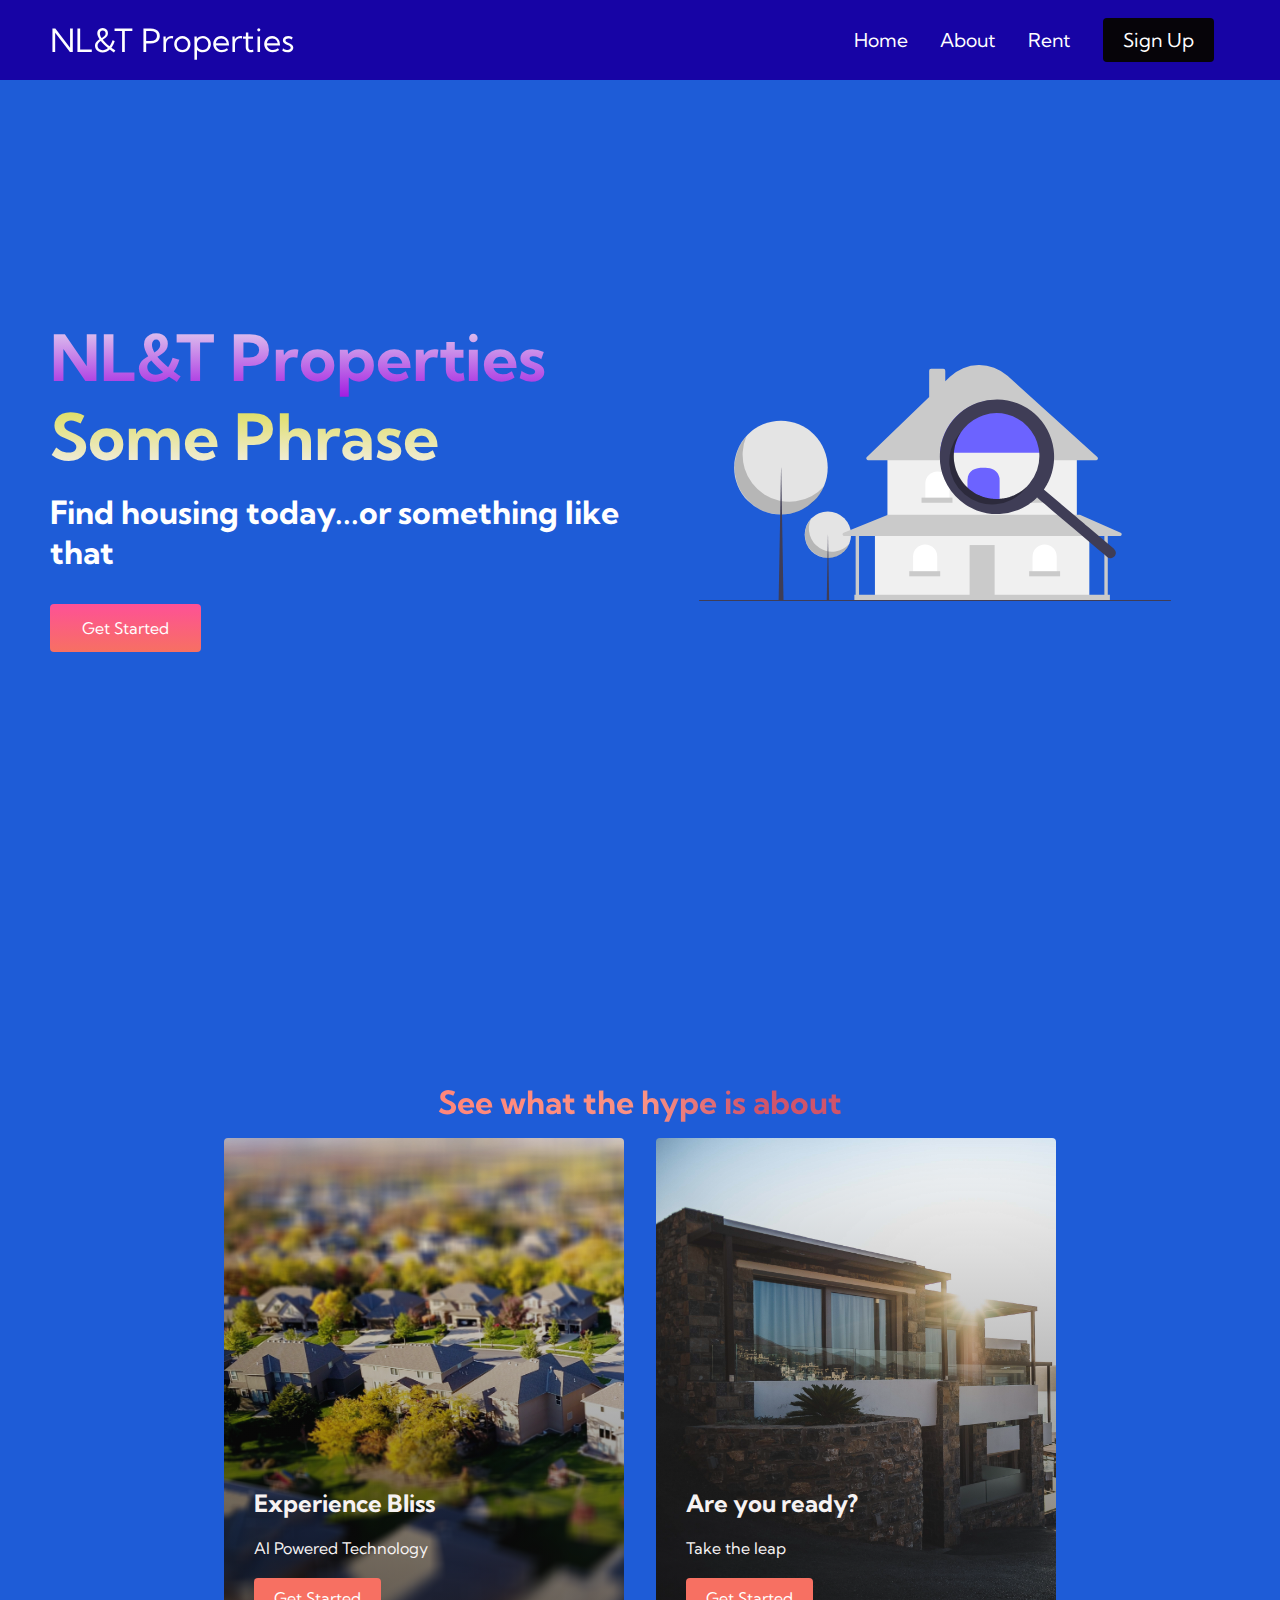
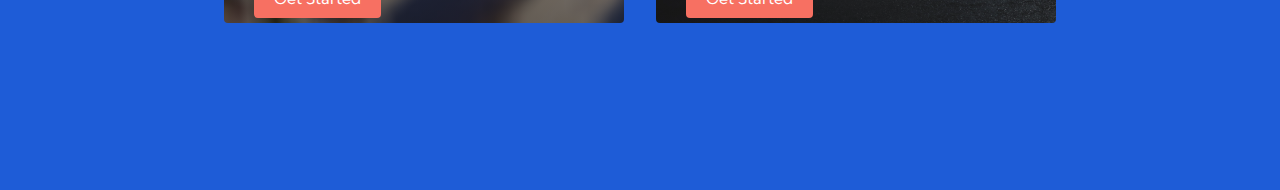
==== index.html @ cd230ced "basic html done" ====
<!DOCTYPE html>
<html lang="en">
  <head>
    <title>WebDev Studio</title>
    <!-- import javascript variables and functions -->
    <script src="app.js" defer></script>
    <!-- import CSS styles -->
    <link rel="stylesheet" href="styles.css" /> 
    
    <link href="https://fonts.googleapis.com/css2?family=Kumbh+Sans:wght@400;700&display=swap"
    rel="stylesheet"/>
  </head>
  <body>
    <nav class="navbar">
        <div class="navbar__container">
            <a href="/" id="navbar__logo"> NL&T Properties</a>
            <div class="navbar__toggle" id="mobile-menu">
                <span class="bar"></span>
                <span class="bar"></span>
                <span class="bar"></span>
            </div>
            <ul class="navbar__menu">
                <li class="navbar__item">
                    <a href="index.html" class="navbar__links">
                        Home
                    </a>
                </li>
                <li class="navbar__item">
                    <a href="about.html" class="navbar__links">
                        About
                    </a>
                </li>
                <li class="navbar__item">
                    <a href="/" class="navbar__links">
                        Rent
                    </a>
                </li>
                <li class="navbar__btn">
                    <a href="/" class="button">
                        Sign Up
                    </a>
                </li>
            </ul>
        </div>
    </nav>

    <!-- Hero Section -->
    <div class="main">
        <div class="main__container">
            <div class="main__content">
                <h1>NL&T Properties</h1>
                <h2>Some Phrase</h2>
                <p>Find housing today...or something like that</p>
                <button class="main__btn"><a href="/">Get Started</a></button>
            </div>
            <div class="main__img--container">
                <img src="images/undraw_house_searching_re_stk8.svg" alt="pic" id="main__img">
            </div>
        </div>
    </div>

    <!-- Services Section -->
    <div class="services">
        <h1>See what the hype is about</h1>
        <div class="services__container">
            <div class="services__card">
                <h2>Experience Bliss</h2>
                <p>AI Powered Technology</p>
                <button>Get Started</button>
            </div>
            <div class="services__card">
                <h2>Are you ready?</h2>
                <p>Take the leap</p>
                <button>Get Started</button>
            </div>
        </div>
    </div>

    <script src="app.js"></script>
  </body>
</html>
---- styles.css ----
* {
    box-sizing: border-box;
    margin: 0;
    padding: 0;
    font-family: 'Kumbh Sans', sans-serif;
}

.navbar {
    background: #1704a5;
    height: 80px;
    display: flex;
    justify-content: center;
    align-items: center;
    font-size: 1.2rem;
    position: sticky;
    top: 0;
    z-index: 999;
}

.navbar__container {
    display: flex;
    justify-content: space-between;
    height: 80px;
    z-index: 1;
    width: 100%;
    max-width: 1300px;
    margin: 0 auto;
    padding: 0 50px;

}

#navbar__logo {
    background-color: white;
    background-image: linear-gradient(to top, #2b09c3 0%, #ffb199, 100%);
    background-size: 100%;
    -webkit-background-clip: text;
    -moz-background-clip: text;
    -webkit-text-fill-color: transparent;
    -moz-text-fill-color: transparent;
    display: flex;
    align-items: center;
    cursor: pointer;
    text-decoration: none;
    font-size: 2rem;
}

.fa-gem {
    margin-right: 0.5rem;
}

.navbar__menu {
    display: flex;
    align-items: center;
    list-style: none;
    text-align: center;
}

.navbar__item {
    height: 80px;
}

.navbar__links {
    color: #fff;
    display: flex;
    align-items: center;
    justify-content: center;
    text-decoration: none;
    padding: 0 1rem;
    height: 100%;
}

.navbar__btn {
    display: flex;
    justify-content: center;
    align-items: center;
    padding: 0 1rem;
    width: 100%;
}

.button {
    display: flex;
    justify-content: center;
    align-items: center;
    text-decoration: none;
    padding: 10px 20px;
    height: 100%;
    width: 100%;
    border: none;
    outline: none;
    border-radius: 4px;
    background: #060409;
    color: #fff;
}
.button:hover {
    background: #7207d1;
    transition: all 0.3s ease;
}

.navbar__links:hover {
    color: #7207d1;
    transition: all 0.3s ease;
}

@media screen and (max-width: 960px) {
    .navbar__container {
        display: flex;
        justify-content: space-between;
        height: 80px;
        z-index: 1;
        width: 100%;
        max-width: 1300px;
        padding: 0;
    }

    .navbar_menu {
        display: grid;
        grid-template-columns: auto;
        margin: 0;
        width: 100%;
        position: absolute;
        
        transition: all 0.5s ease;
        height: 50vh;
        z-index: -1;
    }

    .navbar__menu.active {
         background: #131313;
         top: 100%;
         opacity: 1;
         transition: all 0.5s ease;
         z-index: 99;
         height: 50vh;
         font-size: 1.6rem;
    }

    #navbar__logo {
        padding-left: 25px;

    }

    .navbar__toggle.bar {
        width: 25px;
        height: 3px;
        margin: 5px auto;
        transition: all 0.3s ease-in-out;
        background: #fff;
    }

    .navbar__item {
        width: 100%;
    }

    .navbar__links {
        text-align: center;
        padding: 2rem;
        width: 100%;
        display: table;
    }

    #mobile-menu {
        position: absolute;
        top: 20%;
        right: 5%;
        transform: translate(5%, 20%);
    }

    .navbar__btn {
        padding-bottom: 2rem;
    }

    .button {
        display: flex;
        justify-content: center;
        align-items: center;
        width: 80%;
        height: 80px;
        margin: 0;
    }

    .navbar__toggle.bar {
        display: block;
        cursor: pointer;
    }

    #mobile-menu.is-active .bar:nth-child(2) {
        opacity: 0;
    }

    #mobile-menu.is-active .bar:nth-child(1) {
        transform: translateY(8px) rotate(45deg);
    }
    #mobile-menu.is-active .bar:nth-child(3) {
        transform: translateY(-8px) rotate(-45deg);
    }
}
/* Hero Section CSS*/

.main {
    background-color: #1e5cd7;

}

.main__container {
    display: grid;
    grid-template-columns: 1fr 1fr;
    align-items: center;
    justify-self: center;
    margin: 0 auto;
    height: 90vh;
    background-color: 141414;
    z-index: 1;
    width: 100%;
    max-width: 1300px;
    padding: 0 50px;
}

.main__content h1 {
    font-size: 4rem;
    background-color: #eeeaf0;
    background-image: linear-gradient(to top, #a21ce1 0%, rgba(163, 111, 240, 0.067) 100%);
    background-size: 100%;
    -webkit-background-clip: text;
    -moz-background-clip: text;
    -webkit-text-fill-color: transparent;
    -moz-text-fill-color: transparent;
}

.main__content h2 {
    font-size: 4rem;
    background-color: #e0e53d;
    background-image: linear-gradient(to top, #f5eff6 0%, rgba(133, 77, 216, 0.067) 100%);
    background-size: 100%;
    -webkit-background-clip: text;
    -moz-background-clip: text;
    -webkit-text-fill-color: transparent;
    -moz-text-fill-color: transparent;
}

.main__content p {
    margin-top: 1rem;
    font-size: 2rem;
    font-weight: 700;
    color: white;
}

.main__btn {
    font-size: 1rem;
    background-image: linear-gradient(to top, #f77062 0%, #fe5196 100%);
    padding: 14px 32px;
    border: none;
    border-radius: 4px;
    color: #fff;
    margin-top: 2rem;
    cursor: pointer;
    position: relative;
    transition: all 0.35s;
    outline: none;
}

.main__btn a {
    position: relative;
    z-index: 2;
    color: #fff;
    text-decoration: none;
}

.main__btn:after {
    position: absolute;
    content: '';
    top: 0;
    left: 0;
    width: 0;
    height: 100%;
    background: #8707ae;
    transition: al 0.35s;
    border-radius: 4px;
}

.main__btn:hover {
    color: #fff;
}

.main__btn:hover:after {
    width:100%;
}

.main__img--container {
    text-align: center;
}

#main__img {
    height: 80%;
    width: 80%;
}

/* Mobile Responsive */
@media screen and (max-width: 768px) {
    .main__container {
        display: grid;
        grid-template-columns: auto;
        align-items: center;
        justify-self: center;
        width: 100%;
        margin: 0 auto;
        height: 90vh;
    }

    .main__content {
        text-align: center;
        margin-bottom: 4rem;
    }

    .main__content h1 {
        font-size: 2.5rem;
        margin-top: 2rem;
    }

    .main__content h2 {
        font-size: 3rem;
    }

    .main__content p {
        margin-top: 1rem;
        font-size: 1.5rem;
    }
}

@media screen and (max-width: 480px) {
    .main__content h1 {
        font-size: 2rem;
        margin-top: 3rem;
    }

    .main__content h2 {
        font-size: 2rem;
    }

    .main__content p {
        margin-top: 2rem;
        font-size: 1.5rem;
    }

    .main__btn {
        padding: 12px 36px;
        margin: 2.5rem 0;
    }
}

/* Services Section CSS */
.services {
    background-color: #1e5cd7;
    display: flex;
    flex-direction: column;
    align-items: center;
    height: 100vh;
    top: 0;
}

.services h1 {
    background-color: #ff8177;
    background-image: linear-gradient(to right, #ff8177 0%,
    #ff867a 0%, #ff8c7f 21%, #f99185 52%, #cf556c 78%, #b12a5b 800%
    );
    background-size: 100%;
    margin-bottom: 0rem;
    font-size: 2.5rem;
    -webkit-background-clip: text;
    -moz-background-clip: text;
    -webkit-text-fill-color: transparent;
    -moz-text-fill-color: transparent;
}

.services__container {
    display: flex;
    justify-content: center;
    flex-wrap: wrap;
}

.services__card {
    margin: 1rem;
    height: 485px;
    width: 400px;
    margin-bottom: 0rem;
    border-radius: 4px;
    background-image: linear-gradient(to bottom, rgba(0,0,0,0) 0%, rgba(17,17,17,0.6) 100%), url("images/house.jpg");
    background-size: cover;
    position: relative;
    color: rgb(246, 242, 242);
}

.services__card:nth-child(2) {
    background-image: linear-gradient(to bottom, rgba(0,0,0,0) 0%, rgba(17,17,17,0.6) 100%), url("images/view.jpg");

}

.services h2 {
    position: absolute;
    top: 350px;
    left: 30px;
}

.services__card p {
    position: absolute;
    top: 400px;
    left: 30px;
}

.services__card button {
    color: #fff;
    padding: 10px 20px;
    border: none;
    outline: none;
    border-radius: 4px;
    background: #f77062;
    position: absolute;
    top: 440px;
    left: 30px;
    font-size: 1rem;
    cursor: pointer;
}

.services__card:hover {
    transform: scale(1.075);
    transition: 0.2s ease-in;
    cursor: pointer;
}

@media screen and (max-width: 960px) {
    .services {
        height: 1600px;
    }
}

.services h1 {
    font-size: 2rem;
    margin-top: 12rem;
}

@media screen and (max-width: 480px) {
    .services {
        height: 1400px;
    }
    .services h1 {
        font-size: 1.2rem;
    }

    .services__card {
        width: 300px;
    }
}
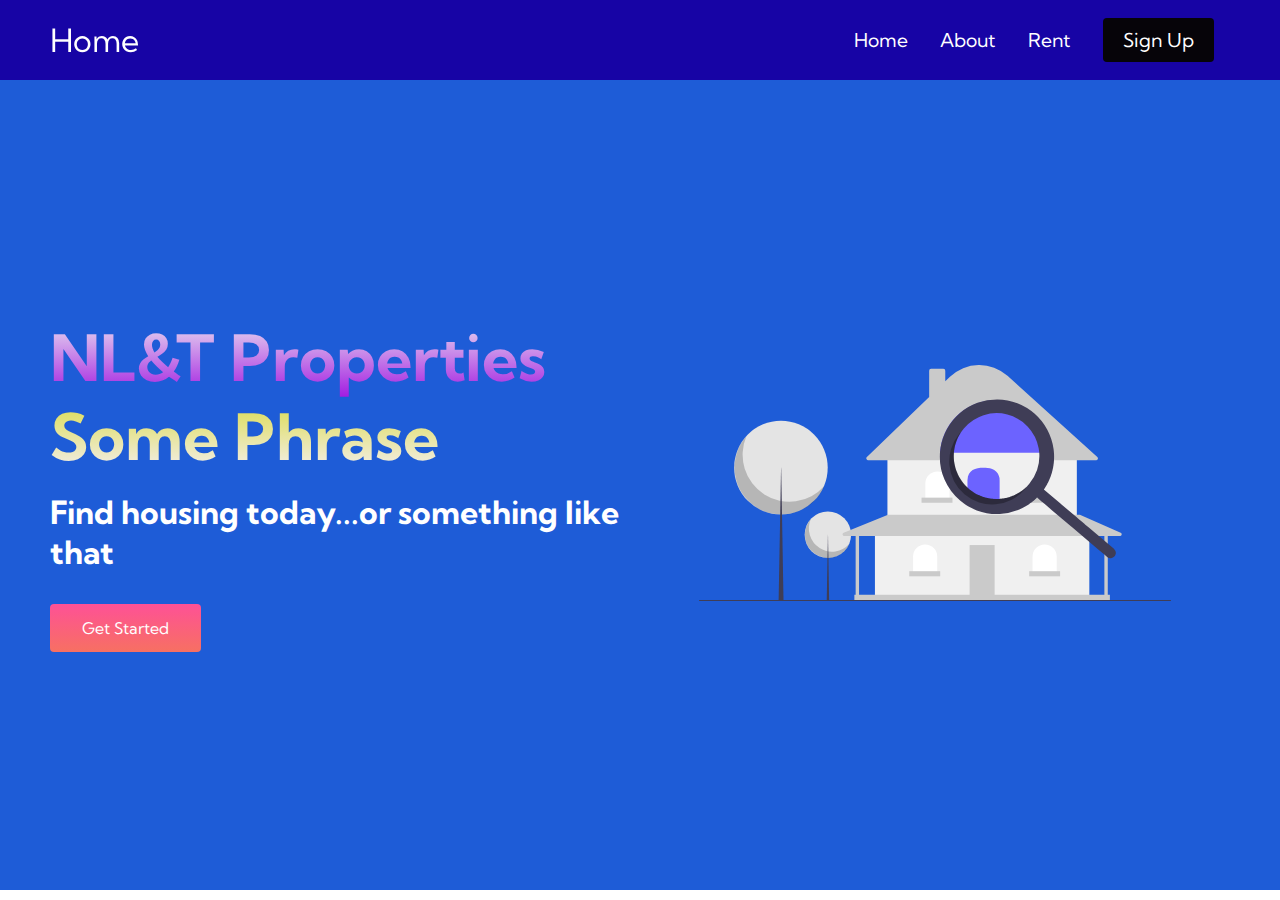
==== commit 6efd1e09: "Template for HTML version done" ====
--- a/index.html
+++ b/index.html
@@ -13,7 +13,7 @@
   <body>
     <nav class="navbar">
         <div class="navbar__container">
-            <a href="/" id="navbar__logo"> NL&T Properties</a>
+            <a href="/" id="navbar__logo"> Home</a>
             <div class="navbar__toggle" id="mobile-menu">
                 <span class="bar"></span>
                 <span class="bar"></span>
@@ -59,23 +59,6 @@
         </div>
     </div>
 
-    <!-- Services Section -->
-    <div class="services">
-        <h1>See what the hype is about</h1>
-        <div class="services__container">
-            <div class="services__card">
-                <h2>Experience Bliss</h2>
-                <p>AI Powered Technology</p>
-                <button>Get Started</button>
-            </div>
-            <div class="services__card">
-                <h2>Are you ready?</h2>
-                <p>Take the leap</p>
-                <button>Get Started</button>
-            </div>
-        </div>
-    </div>
-
     <script src="app.js"></script>
   </body>
 </html>--- a/styles.css
+++ b/styles.css
@@ -349,7 +349,7 @@
 
 /* Services Section CSS */
 .services {
-    background-color: #1e5cd7;
+    background-color: #f9fafc;
     display: flex;
     flex-direction: column;
     align-items: center;
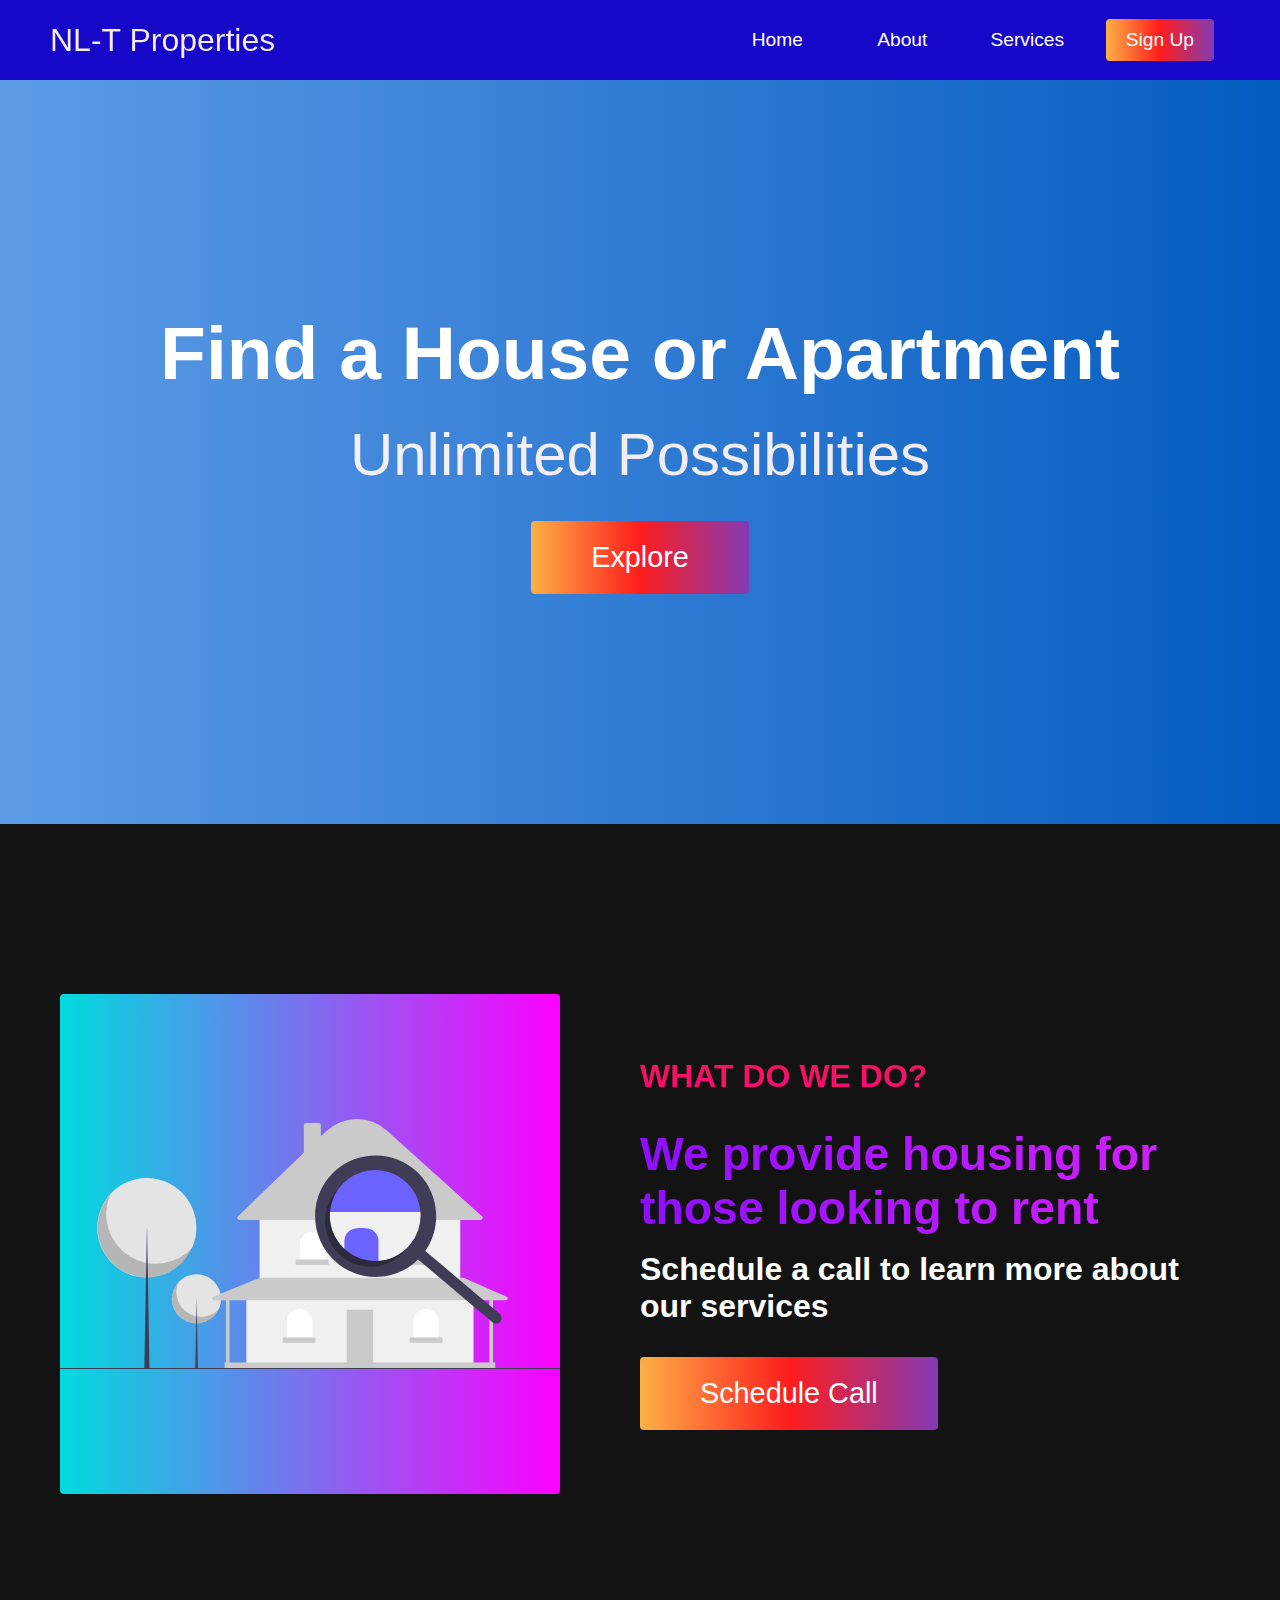
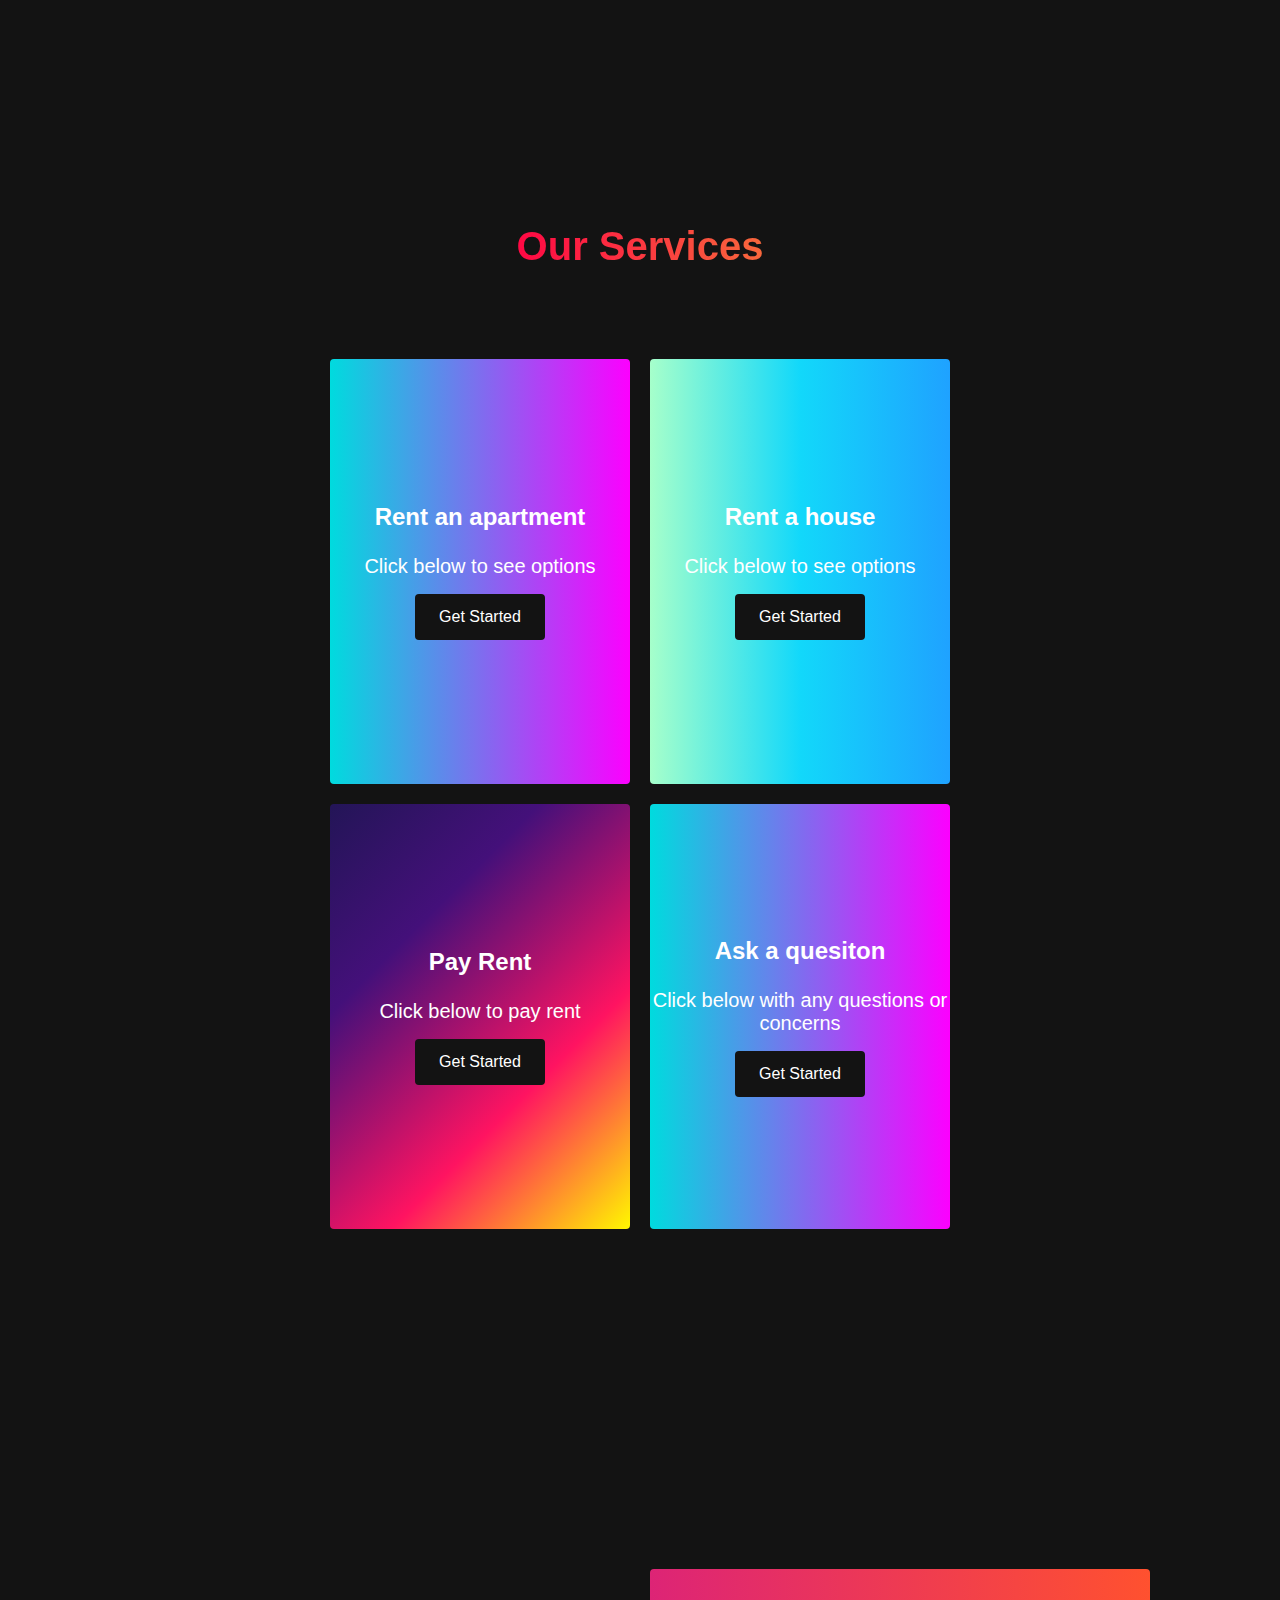
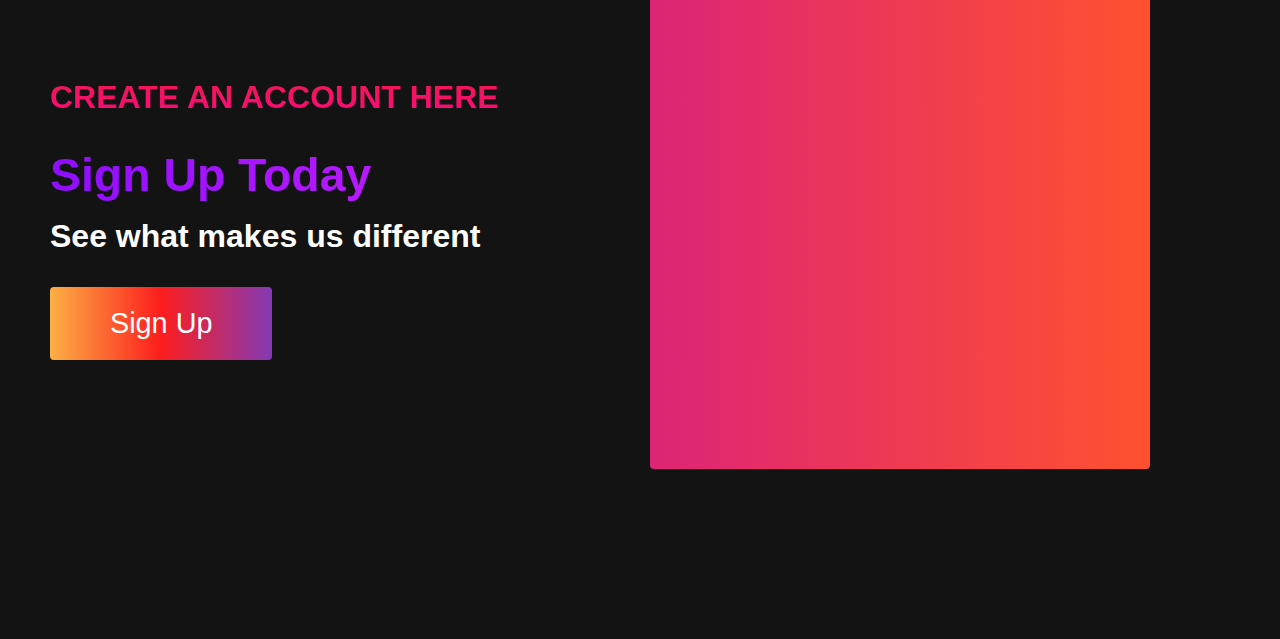
==== commit 65a3f11e: "more javascript version skeleton done" ====
--- a/index.html
+++ b/index.html
@@ -1,63 +1,114 @@
 <!DOCTYPE html>
 <html lang="en">
   <head>
-    <title>WebDev Studio</title>
-    <!-- import javascript variables and functions -->
-    <script src="app.js" defer></script>
-    <!-- import CSS styles -->
-    <link rel="stylesheet" href="styles.css" /> 
-    
-    <link href="https://fonts.googleapis.com/css2?family=Kumbh+Sans:wght@400;700&display=swap"
-    rel="stylesheet"/>
+    <meta charset="UTF-8" />
+    <meta name="viewport" content="width=device-width, initial-scale=1.0" />
+    <title>Scroll Website</title>
+    <link rel="stylesheet" href="styles.css" />
+    <link
+      rel="stylesheet"
+      href="https://use.fontawesome.com/releases/v5.14.0/css/all.css"
+      integrity="sha384-HzLeBuhoNPvSl5KYnjx0BT+WB0QEEqLprO+NBkkk5gbc67FTaL7XIGa2w1L0Xbgc"
+      crossorigin="anonymous"
+    />
   </head>
   <body>
+    <!-- Navbar Section -->
     <nav class="navbar">
-        <div class="navbar__container">
-            <a href="/" id="navbar__logo"> Home</a>
-            <div class="navbar__toggle" id="mobile-menu">
-                <span class="bar"></span>
-                <span class="bar"></span>
-                <span class="bar"></span>
-            </div>
-            <ul class="navbar__menu">
-                <li class="navbar__item">
-                    <a href="index.html" class="navbar__links">
-                        Home
-                    </a>
-                </li>
-                <li class="navbar__item">
-                    <a href="about.html" class="navbar__links">
-                        About
-                    </a>
-                </li>
-                <li class="navbar__item">
-                    <a href="/" class="navbar__links">
-                        Rent
-                    </a>
-                </li>
-                <li class="navbar__btn">
-                    <a href="/" class="button">
-                        Sign Up
-                    </a>
-                </li>
-            </ul>
+      <div class="navbar__container">
+        <a href="#home" id="navbar__logo">NL-T Properties</a>
+        <div class="navbar__toggle" id="mobile-menu">
+          <span class="bar"></span> <span class="bar"></span>
+          <span class="bar"></span>
         </div>
+        <ul class="navbar__menu">
+          <li class="navbar__item">
+            <a href="#home" class="navbar__links" id="home-page">Home</a>
+          </li>
+          <li class="navbar__item">
+            <a href="#about" class="navbar__links" id="about-page">About</a>
+          </li>
+          <li class="navbar__item">
+            <a href="#services" class="navbar__links" id="services-page"
+              >Services</a
+            >
+          </li>
+          <li class="navbar__btn">
+            <a href="#sign-up" class="button" id="signup">Sign Up</a>
+          </li>
+        </ul>
+      </div>
     </nav>
 
     <!-- Hero Section -->
-    <div class="main">
-        <div class="main__container">
-            <div class="main__content">
-                <h1>NL&T Properties</h1>
-                <h2>Some Phrase</h2>
-                <p>Find housing today...or something like that</p>
-                <button class="main__btn"><a href="/">Get Started</a></button>
-            </div>
-            <div class="main__img--container">
-                <img src="images/undraw_house_searching_re_stk8.svg" alt="pic" id="main__img">
-            </div>
+    <div class="hero" id="home">
+      <div class="hero__container">
+        <h1 class="hero__heading">Find a House or Apartment</h1>
+        <p class="hero__description">Unlimited Possibilities</p>
+        <button class="main__btn"><a href="#">Explore</a></button>
+      </div>
+    </div>
+
+    <!-- About Section -->
+    <div class="main" id="about">
+      <div class="main__container">
+        <div class="main__img--container">
+          <div class="main__img--card"><img src="images/undraw_house_searching_re_stk8.svg" alt="pic" id="main__img"></div>
         </div>
+        <div class="main__content">
+          <h1>What do we do?</h1>
+          <h2>We provide housing for those looking to rent</h2>
+          <p>Schedule a call to learn more about our services</p>
+          <button class="main__btn"><a href="#">Schedule Call</a></button>
+        </div>
+      </div>
     </div>
+
+    <!-- Services Section -->
+    <div class="services" id="services">
+      <h1>Our Services</h1>
+      <div class="services__wrapper">
+        <div class="services__card">
+          <h2>Rent an apartment</h2>
+          <p>Click below to see options</p>
+          <div class="services__btn"><button>Get Started</button></div>
+        </div>
+        <div class="services__card">
+          <h2>Rent a house</h2>
+          <p>Click below to see options</p>
+          <div class="services__btn"><button>Get Started</button></div>
+        </div>
+        <div class="services__card">
+          <h2>Pay Rent</h2>
+          <p>Click below to pay rent</p>
+          <div class="services__btn"><button>Get Started</button></div>
+        </div>
+        <div class="services__card">
+          <h2>Ask a quesiton</h2>
+          <p>Click below with any questions or concerns</p>
+          <div class="services__btn"><button>Get Started</button></div>
+        </div>
+      </div>
+    </div>
+
+    <!-- Features Section -->
+    <div class="main" id="sign-up">
+      <div class="main__container">
+        <div class="main__content">
+          <h1>Create an Account Here</h1>
+          <h2>Sign Up Today</h2>
+          <p>See what makes us different</p>
+          <button class="main__btn"><a href="#">Sign Up</a></button>
+        </div>
+        <div class="main__img--container">
+          <div class="main__img--card" id="card-2">
+            <i class="fas fa-users"></i>
+          </div>
+        </div>
+      </div>
+    </div>
+
+    
 
     <script src="app.js"></script>
   </body>
--- a/styles.css
+++ b/styles.css
@@ -3,10 +3,11 @@
     margin: 0;
     padding: 0;
     font-family: 'Kumbh Sans', sans-serif;
-}
-
-.navbar {
-    background: #1704a5;
+    scroll-behavior: smooth;
+  }
+  
+  .navbar {
+    background: #1707c9;
     height: 80px;
     display: flex;
     justify-content: center;
@@ -15,9 +16,9 @@
     position: sticky;
     top: 0;
     z-index: 999;
-}
-
-.navbar__container {
+  }
+  
+  .navbar__container {
     display: flex;
     justify-content: space-between;
     height: 80px;
@@ -26,12 +27,11 @@
     max-width: 1300px;
     margin: 0 auto;
     padding: 0 50px;
-
-}
-
-#navbar__logo {
-    background-color: white;
-    background-image: linear-gradient(to top, #2b09c3 0%, #ffb199, 100%);
+  }
+  
+  #navbar__logo {
+    background-color: #f7f2f9;
+    background-image: linear-gradient(to top, #f7f3f9 0%, #f4eaf5 100%);
     background-size: 100%;
     -webkit-background-clip: text;
     -moz-background-clip: text;
@@ -42,42 +42,38 @@
     cursor: pointer;
     text-decoration: none;
     font-size: 2rem;
-}
-
-.fa-gem {
-    margin-right: 0.5rem;
-}
-
-.navbar__menu {
+  }
+  
+  .navbar__menu {
     display: flex;
     align-items: center;
     list-style: none;
-    text-align: center;
-}
-
-.navbar__item {
+  }
+  
+  .navbar__item {
     height: 80px;
-}
-
-.navbar__links {
-    color: #fff;
-    display: flex;
-    align-items: center;
-    justify-content: center;
+  }
+  
+  .navbar__links {
+    color: #fff;
+    display: flex;
+    align-items: center;
+    justify-content: center;
+    width: 125px;
     text-decoration: none;
-    padding: 0 1rem;
     height: 100%;
-}
-
-.navbar__btn {
+    transition: all 0.3s ease;
+  }
+  
+  .navbar__btn {
     display: flex;
     justify-content: center;
     align-items: center;
     padding: 0 1rem;
     width: 100%;
-}
-
-.button {
+  }
+  
+  .button {
     display: flex;
     justify-content: center;
     align-items: center;
@@ -88,364 +84,622 @@
     border: none;
     outline: none;
     border-radius: 4px;
-    background: #060409;
-    color: #fff;
-}
-.button:hover {
-    background: #7207d1;
+    background: #833ab4;
+    background: -webkit-linear-gradient(to right, #fcb045, #fd1d1d, #833ab4);
+    background: linear-gradient(to right, #fcb045, #fd1d1d, #833ab4);
+    color: #fff;
     transition: all 0.3s ease;
-}
-
-.navbar__links:hover {
-    color: #7207d1;
+  }
+  
+  .navbar__links:hover {
+    color: #9518fc;
     transition: all 0.3s ease;
-}
-
-@media screen and (max-width: 960px) {
+  }
+  
+  @media screen and (max-width: 960px) {
     .navbar__container {
-        display: flex;
-        justify-content: space-between;
-        height: 80px;
-        z-index: 1;
-        width: 100%;
-        max-width: 1300px;
-        padding: 0;
-    }
-
-    .navbar_menu {
-        display: grid;
-        grid-template-columns: auto;
-        margin: 0;
-        width: 100%;
-        position: absolute;
-        
-        transition: all 0.5s ease;
-        height: 50vh;
-        z-index: -1;
-    }
-
+      display: flex;
+      justify-content: space-between;
+      height: 80px;
+      z-index: 1;
+      width: 100%;
+      max-width: 1300px;
+      padding: 0;
+    }
+  
+    .navbar__menu {
+      display: grid;
+      grid-template-columns: auto;
+      margin: 0;
+      width: 100%;
+      position: absolute;
+      top: -1000px;
+      opacity: 1;
+      transition: all 0.5s ease;
+      z-index: -1;
+    }
+  
     .navbar__menu.active {
-         background: #131313;
-         top: 100%;
-         opacity: 1;
-         transition: all 0.5s ease;
-         z-index: 99;
-         height: 50vh;
-         font-size: 1.6rem;
-    }
-
+      background: #396ce2;
+      top: 100%;
+      opacity: 1;
+      transition: all 0.5s ease;
+      z-index: 99;
+      height: 60vh;
+      font-size: 1.6rem;
+    }
+  
     #navbar__logo {
-        padding-left: 25px;
-
-    }
-
-    .navbar__toggle.bar {
-        width: 25px;
-        height: 3px;
-        margin: 5px auto;
-        transition: all 0.3s ease-in-out;
-        background: #fff;
-    }
-
+      padding-left: 25px;
+    }
+  
+    .navbar__toggle .bar {
+      width: 25px;
+      height: 3px;
+      margin: 5px auto;
+      transition: all 0.3s ease-in-out;
+      background: #fff;
+    }
+  
     .navbar__item {
-        width: 100%;
-    }
-
+      width: 100%;
+    }
+  
     .navbar__links {
-        text-align: center;
-        padding: 2rem;
-        width: 100%;
-        display: table;
-    }
-
+      text-align: center;
+      padding: 2rem;
+      width: 100%;
+      display: table;
+    }
+  
+    .navbar__btn {
+      padding-bottom: 2rem;
+    }
+  
+    .button {
+      display: flex;
+      justify-content: center;
+      align-items: center;
+      width: 80%;
+      height: 80px;
+      margin: 0;
+    }
+  
     #mobile-menu {
-        position: absolute;
-        top: 20%;
-        right: 5%;
-        transform: translate(5%, 20%);
-    }
-
-    .navbar__btn {
-        padding-bottom: 2rem;
-    }
-
-    .button {
-        display: flex;
-        justify-content: center;
-        align-items: center;
-        width: 80%;
-        height: 80px;
-        margin: 0;
-    }
-
-    .navbar__toggle.bar {
-        display: block;
-        cursor: pointer;
-    }
-
+      position: absolute;
+      top: 20%;
+      right: 5%;
+      transform: translate(5%, 20%);
+    }
+  
+    .navbar__toggle .bar {
+      display: block;
+      cursor: pointer;
+    }
+  
     #mobile-menu.is-active .bar:nth-child(2) {
-        opacity: 0;
-    }
-
+      opacity: 0;
+    }
+  
     #mobile-menu.is-active .bar:nth-child(1) {
-        transform: translateY(8px) rotate(45deg);
-    }
+      transform: translateY(8px) rotate(45deg);
+    }
+  
     #mobile-menu.is-active .bar:nth-child(3) {
-        transform: translateY(-8px) rotate(-45deg);
-    }
-}
-/* Hero Section CSS*/
-
-.main {
-    background-color: #1e5cd7;
-
-}
-
-.main__container {
-    display: grid;
-    grid-template-columns: 1fr 1fr;
-    align-items: center;
-    justify-self: center;
+      transform: translateY(-8px) rotate(-45deg);
+    }
+  }
+  
+  /* Hero Section */
+  .hero {
+    background: #126fd9;
+    background: linear-gradient(to right, #5d9be6, #045cc0);
+    padding: 200px 0;
+  }
+  
+  .hero__container {
+    display: flex;
+    flex-direction: column;
+    justify-content: center;
+    align-items: center;
+    max-width: 1200px;
     margin: 0 auto;
-    height: 90vh;
-    background-color: 141414;
-    z-index: 1;
-    width: 100%;
-    max-width: 1300px;
-    padding: 0 50px;
-}
-
-.main__content h1 {
-    font-size: 4rem;
-    background-color: #eeeaf0;
-    background-image: linear-gradient(to top, #a21ce1 0%, rgba(163, 111, 240, 0.067) 100%);
+    height: 90%;
+    text-align: center;
+    padding: 30px;
+  }
+  
+  .hero__heading {
+    font-size: 75px;
+    margin-bottom: 24px;
+    color: #fff;
+  }
+  
+  .hero__heading span {
+    background: #1507d8; /* fallback for old browsers */
+    background: -webkit-linear-gradient(
+      to right,
+      #a319bf,
+      #7da1f0
+    ); /* Chrome 10-25, Safari 5.1-6 */
+    background: linear-gradient(
+      to right,
+      #b300ff,
+      #67a0ee
+    ); /* W3C, IE 10+/ Edge, Firefox 16+, Chrome 26+, Opera 12+, Safari 7+ */
+    background-size: 100%;
+    -webkit-background-clip: text;
+    -moz-background-clip: text;
+    -webkit-text-fill-color: transparent;
+    -mo-text-fill-color: transparent;
+  }
+  
+  .hero__description {
+    font-size: 60px;
+    background: #f5f2f6; /* fallback for old browsers */
+    background: -webkit-linear-gradient(
+      to right,
+      #f0edf2,
+      #f2edf3
+    ); /* Chrome 10-25, Safari 5.1-6 */
+    background: linear-gradient(
+      to right,
+      #f3f1f5,
+      #f1eaf2
+    ); /* W3C, IE 10+/ Edge, Firefox 16+, Chrome 26+, Opera 12+, Safari 7+ */
     background-size: 100%;
     -webkit-background-clip: text;
     -moz-background-clip: text;
     -webkit-text-fill-color: transparent;
     -moz-text-fill-color: transparent;
-}
-
-.main__content h2 {
-    font-size: 4rem;
-    background-color: #e0e53d;
-    background-image: linear-gradient(to top, #f5eff6 0%, rgba(133, 77, 216, 0.067) 100%);
+  }
+  
+  .highlight {
+    border-bottom: 4px solid rgb(132, 0, 255);
+  }
+  
+  @media screen and (max-width: 768px) {
+    .hero__heading {
+      font-size: 60px;
+    }
+  
+    .hero__description {
+      font-size: 40px;
+    }
+  }
+  
+  /* About Section */
+  .main {
+    background-color: #131313;
+    padding: 10rem 0;
+  }
+  
+  .main__container {
+    display: grid;
+    grid-template-columns: 1fr 1fr;
+    align-items: center;
+    justify-content: center;
+    margin: 0 auto;
+    height: 90%;
+    z-index: 1;
+    width: 100%;
+    max-width: 1300px;
+    padding: 0 50px;
+  }
+  
+  .main__content {
+    color: #fff;
+    width: 100%;
+  }
+  
+  .main__content h1 {
+    font-size: 2rem;
+    background-color: #fe3b6f;
+    background-image: linear-gradient(to top, #ff087b 0%, #ed1a52 100%);
     background-size: 100%;
     -webkit-background-clip: text;
     -moz-background-clip: text;
     -webkit-text-fill-color: transparent;
     -moz-text-fill-color: transparent;
-}
-
-.main__content p {
+    text-transform: uppercase;
+    margin-bottom: 32px;
+  }
+  
+  .main__content h2 {
+    font-size: 2.9rem;
+    background: #ff8177; /* fallback for old browsers */
+    background: -webkit-linear-gradient(
+      to right,
+      #9114ff,
+      #da22ff
+    ); /* Chrome 10-25, Safari 5.1-6 */
+    background: linear-gradient(
+      to right,
+      #8f0eff,
+      #da22ff
+    ); /* W3C, IE 10+/ Edge, Firefox 16+, Chrome 26+, Opera 12+, Safari 7+ */
+    background-size: 100%;
+    -webkit-background-clip: text;
+    -moz-background-clip: text;
+    -webkit-text-fill-color: transparent;
+    -moz-text-fill-color: transparent;
+  }
+  
+  .main__content p {
     margin-top: 1rem;
     font-size: 2rem;
     font-weight: 700;
-    color: white;
-}
-
-.main__btn {
-    font-size: 1rem;
-    background-image: linear-gradient(to top, #f77062 0%, #fe5196 100%);
-    padding: 14px 32px;
+  }
+  
+  .main__btn {
+    font-size: 1.8rem;
+    background: #833ab4;
+    background: -webkit-linear-gradient(to right, #fcb045, #fd1d1d, #833ab4);
+    background: linear-gradient(to right, #fcb045, #fd1d1d, #833ab4);
+    padding: 20px 60px;
     border: none;
     border-radius: 4px;
-    color: #fff;
     margin-top: 2rem;
     cursor: pointer;
     position: relative;
     transition: all 0.35s;
     outline: none;
-}
-
-.main__btn a {
+  }
+  
+  .main__btn a {
     position: relative;
     z-index: 2;
     color: #fff;
     text-decoration: none;
-}
-
-.main__btn:after {
+  }
+  
+  .main__btn:after {
     position: absolute;
     content: '';
     top: 0;
     left: 0;
     width: 0;
     height: 100%;
-    background: #8707ae;
-    transition: al 0.35s;
+    background: #ff1ead;
+    transition: all 0.35s;
     border-radius: 4px;
-}
-
-.main__btn:hover {
-    color: #fff;
-}
-
-.main__btn:hover:after {
-    width:100%;
-}
-
-.main__img--container {
+  }
+  
+  .main__btn:hover {
+    color: #fff;
+  }
+  
+  .main__btn:hover:after {
+    width: 100%;
+  }
+  
+  .main__img--container {
     text-align: center;
-}
-
-#main__img {
-    height: 80%;
-    width: 80%;
-}
-
-/* Mobile Responsive */
-@media screen and (max-width: 768px) {
+  }
+  
+  .main__img--card {
+    margin: 10px;
+    height: 500px;
+    width: 500px;
+    border-radius: 4px;
+    display: flex;
+    flex-direction: column;
+    justify-content: center;
+    color: #fff;
+    background-image: linear-gradient(to right, #00dbde 0%, #fc00ff 100%);
+  }
+  
+  .fa-layer-group,
+  .fa-users {
+    font-size: 14rem;
+  }
+  
+  #card-2 {
+    background: #ff512f;
+    background: -webkit-linear-gradient(to right, #dd2476, #ff512f);
+    background: linear-gradient(to right, #dd2476, #ff512f);
+  }
+  
+  /* Mobile Responsive */
+  @media screen and (max-width: 1100px) {
     .main__container {
-        display: grid;
-        grid-template-columns: auto;
-        align-items: center;
-        justify-self: center;
-        width: 100%;
-        margin: 0 auto;
-        height: 90vh;
-    }
-
+      display: grid;
+      grid-template-columns: 1fr;
+      align-items: center;
+      justify-content: center;
+      width: 100%;
+      margin: 0 auto;
+      height: 90%;
+    }
+  
+    .main__img--container {
+      display: flex;
+      justify-content: center;
+    }
+  
+    .main__img--card {
+      height: 425px;
+      width: 425px;
+    }
+  
     .main__content {
-        text-align: center;
-        margin-bottom: 4rem;
-    }
-
+      text-align: center;
+      margin-bottom: 4rem;
+    }
+  
     .main__content h1 {
-        font-size: 2.5rem;
-        margin-top: 2rem;
-    }
-
+      font-size: 2.5rem;
+      margin-top: 2rem;
+    }
+  
     .main__content h2 {
-        font-size: 3rem;
-    }
-
+      font-size: 3rem;
+    }
+  
     .main__content p {
-        margin-top: 1rem;
-        font-size: 1.5rem;
-    }
-}
-
-@media screen and (max-width: 480px) {
+      margin-top: 1rem;
+      font-size: 1.5rem;
+    }
+  }
+  
+  @media screen and (max-width: 480px) {
+    .main__img--card {
+      width: 250px;
+      height: 250px;
+    }
+  
+    .fa-users,
+    .fa-layer-group {
+      font-size: 4rem;
+    }
+  
     .main__content h1 {
-        font-size: 2rem;
-        margin-top: 3rem;
-    }
-
+      font-size: 2rem;
+      margin-top: 3rem;
+    }
     .main__content h2 {
-        font-size: 2rem;
-    }
-
+      font-size: 2rem;
+    }
+  
     .main__content p {
-        margin-top: 2rem;
-        font-size: 1.5rem;
-    }
-
+      margin-top: 2rem;
+    }
+  
     .main__btn {
-        padding: 12px 36px;
-        margin: 2.5rem 0;
-    }
-}
-
-/* Services Section CSS */
-.services {
-    background-color: #f9fafc;
+      padding: 12px 36px;
+      margin: 2.5rem 0;
+    }
+  }
+  
+  /* Services Section */
+  .services {
+    background: #131313;
     display: flex;
     flex-direction: column;
-    align-items: center;
-    height: 100vh;
-    top: 0;
-}
-
-.services h1 {
+    justify-content: center;
+    align-items: center;
+    height: 100%;
+    padding: 10rem 0;
+  }
+  
+  .services h1 {
     background-color: #ff8177;
-    background-image: linear-gradient(to right, #ff8177 0%,
-    #ff867a 0%, #ff8c7f 21%, #f99185 52%, #cf556c 78%, #b12a5b 800%
-    );
+    background-image: linear-gradient(to right, #ff0844 0%, #f7673c 100%);
     background-size: 100%;
-    margin-bottom: 0rem;
-    font-size: 2.5rem;
     -webkit-background-clip: text;
     -moz-background-clip: text;
     -webkit-text-fill-color: transparent;
     -moz-text-fill-color: transparent;
-}
-
-.services__container {
-    display: flex;
-    justify-content: center;
-    flex-wrap: wrap;
-}
-
-.services__card {
-    margin: 1rem;
-    height: 485px;
-    width: 400px;
-    margin-bottom: 0rem;
+    margin-bottom: 5rem;
+    font-size: 2.5rem;
+  }
+  
+  .services__wrapper {
+    display: grid;
+    grid-template-columns: 1fr 1fr 1fr 1fr;
+    grid-template-rows: 1fr;
+  }
+  
+  .services__card {
+    margin: 10px;
+    height: 425px;
+    width: 300px;
     border-radius: 4px;
-    background-image: linear-gradient(to bottom, rgba(0,0,0,0) 0%, rgba(17,17,17,0.6) 100%), url("images/house.jpg");
-    background-size: cover;
-    position: relative;
-    color: rgb(246, 242, 242);
-}
-
-.services__card:nth-child(2) {
-    background-image: linear-gradient(to bottom, rgba(0,0,0,0) 0%, rgba(17,17,17,0.6) 100%), url("images/view.jpg");
-
-}
-
-.services h2 {
-    position: absolute;
-    top: 350px;
-    left: 30px;
-}
-
-.services__card p {
-    position: absolute;
-    top: 400px;
-    left: 30px;
-}
-
-.services__card button {
-    color: #fff;
-    padding: 10px 20px;
+    display: flex;
+    flex-direction: column;
+    justify-content: center;
+    color: #fff;
+    background-image: linear-gradient(to right, #00dbde 0%, #fc00ff 100%);
+    transition: 0.3s ease-in;
+  }
+  
+  .services__card:nth-child(2) {
+    background: #1fa2ff; /* fallback for old browsers */
+    background: -webkit-linear-gradient(
+      to right,
+      #a6ffcb,
+      #12d8fa,
+      #1fa2ff
+    ); /* Chrome 10-25, Safari 5.1-6 */
+    background: linear-gradient(
+      to right,
+      #a6ffcb,
+      #12d8fa,
+      #1fa2ff
+    ); /* W3C, IE 10+/ Edge, Firefox 16+, Chrome 26+, Opera 12+, Safari 7+ */
+  }
+  
+  .services__card:nth-child(3) {
+    background-image: linear-gradient(
+      -225deg,
+      #231557 0%,
+      #44107a 29%,
+      #ff1361 67%,
+      #fff800 100%
+    );
+  }
+  
+  .services__card h2 {
+    text-align: center;
+  }
+  
+  .services__card p {
+    text-align: center;
+    margin-top: 24px;
+    font-size: 20px;
+  }
+  
+  .services__btn {
+    display: flex;
+    justify-content: center;
+    margin-top: 16px;
+  }
+  
+  .services__card button {
+    color: #fff;
+    padding: 14px 24px;
     border: none;
     outline: none;
     border-radius: 4px;
-    background: #f77062;
-    position: absolute;
-    top: 440px;
-    left: 30px;
+    background: #131313;
     font-size: 1rem;
+  }
+  
+  .services__card button:hover {
     cursor: pointer;
-}
-
-.services__card:hover {
+  }
+  
+  .services__card:hover {
     transform: scale(1.075);
-    transition: 0.2s ease-in;
+    transition: 0.3s ease-in;
     cursor: pointer;
-}
-
-@media screen and (max-width: 960px) {
-    .services {
-        height: 1600px;
-    }
-}
-
-.services h1 {
+  }
+  
+  @media screen and (max-width: 1300px) {
+    .services__wrapper {
+      grid-template-columns: 1fr 1fr;
+    }
+  }
+  
+  @media screen and (max-width: 768px) {
+    .services__wrapper {
+      grid-template-columns: 1fr;
+    }
+  }
+  
+  /* Footer CSS */
+  .footer__container {
+    background-color: #131313;
+    padding: 5rem 0;
+    display: flex;
+    flex-direction: column;
+    justify-content: center;
+    align-items: center;
+  }
+  
+  #footer__logo {
+    color: #fff;
+    display: flex;
+    align-items: center;
+    cursor: pointer;
+    text-decoration: none;
     font-size: 2rem;
-    margin-top: 12rem;
-}
-
-@media screen and (max-width: 480px) {
-    .services {
-        height: 1400px;
-    }
-    .services h1 {
-        font-size: 1.2rem;
-    }
-
-    .services__card {
-        width: 300px;
-    }
-}+  }
+  
+  .footer__links {
+    width: 100%;
+    max-width: 1000px;
+    display: flex;
+    justify-content: center;
+  }
+  
+  .footer__link--wrapper {
+    display: flex;
+  }
+  
+  .footer__link--items {
+    display: flex;
+    flex-direction: column;
+    align-items: flex-start;
+    margin: 16px;
+    text-align: left;
+    width: 160px;
+    box-sizing: border-box;
+  }
+  
+  .footer__link--items h2 {
+    margin-bottom: 16px;
+    color: #fff;
+  }
+  
+  .footer__link--items a {
+    color: #fff;
+    text-decoration: none;
+    margin-bottom: 0.5rem;
+    transition: 0.3 ease-out;
+  }
+  
+  .footer__link--items a:hover {
+    color: #e9e9e9;
+    transition: 0.3 ease-out;
+  }
+  
+  .social__icon--link {
+    color: #fff;
+    font-size: 24px;
+  }
+  
+  .social__media {
+    max-width: 1000px;
+    width: 100%;
+  }
+  
+  .social__media--wrap {
+    display: flex;
+    justify-content: space-between;
+    align-items: center;
+    width: 90%;
+    max-width: 1000px;
+    margin: 40px auto 0 auto;
+  }
+  
+  .social__icons {
+    display: flex;
+    justify-content: space-between;
+    align-items: center;
+    width: 240px;
+  }
+  
+  .website__rights {
+    color: #fff;
+  }
+  
+  @media screen and (max-width: 820px) {
+    .footer__links {
+      padding-top: 2rem;
+    }
+  
+    #footer__logo {
+      margin-bottom: 2rem;
+    }
+  
+    .website__rights {
+      margin-bottom: 2rem;
+    }
+  
+    .footer__link--wrapper {
+      flex-direction: column;
+    }
+  
+    .social__media--wrap {
+      flex-direction: column;
+    }
+  }
+  
+  @media screen and (max-width: 480px) {
+    .footer__link--items {
+      margin: 0;
+      padding: 10px;
+      width: 100%;
+    }
+  }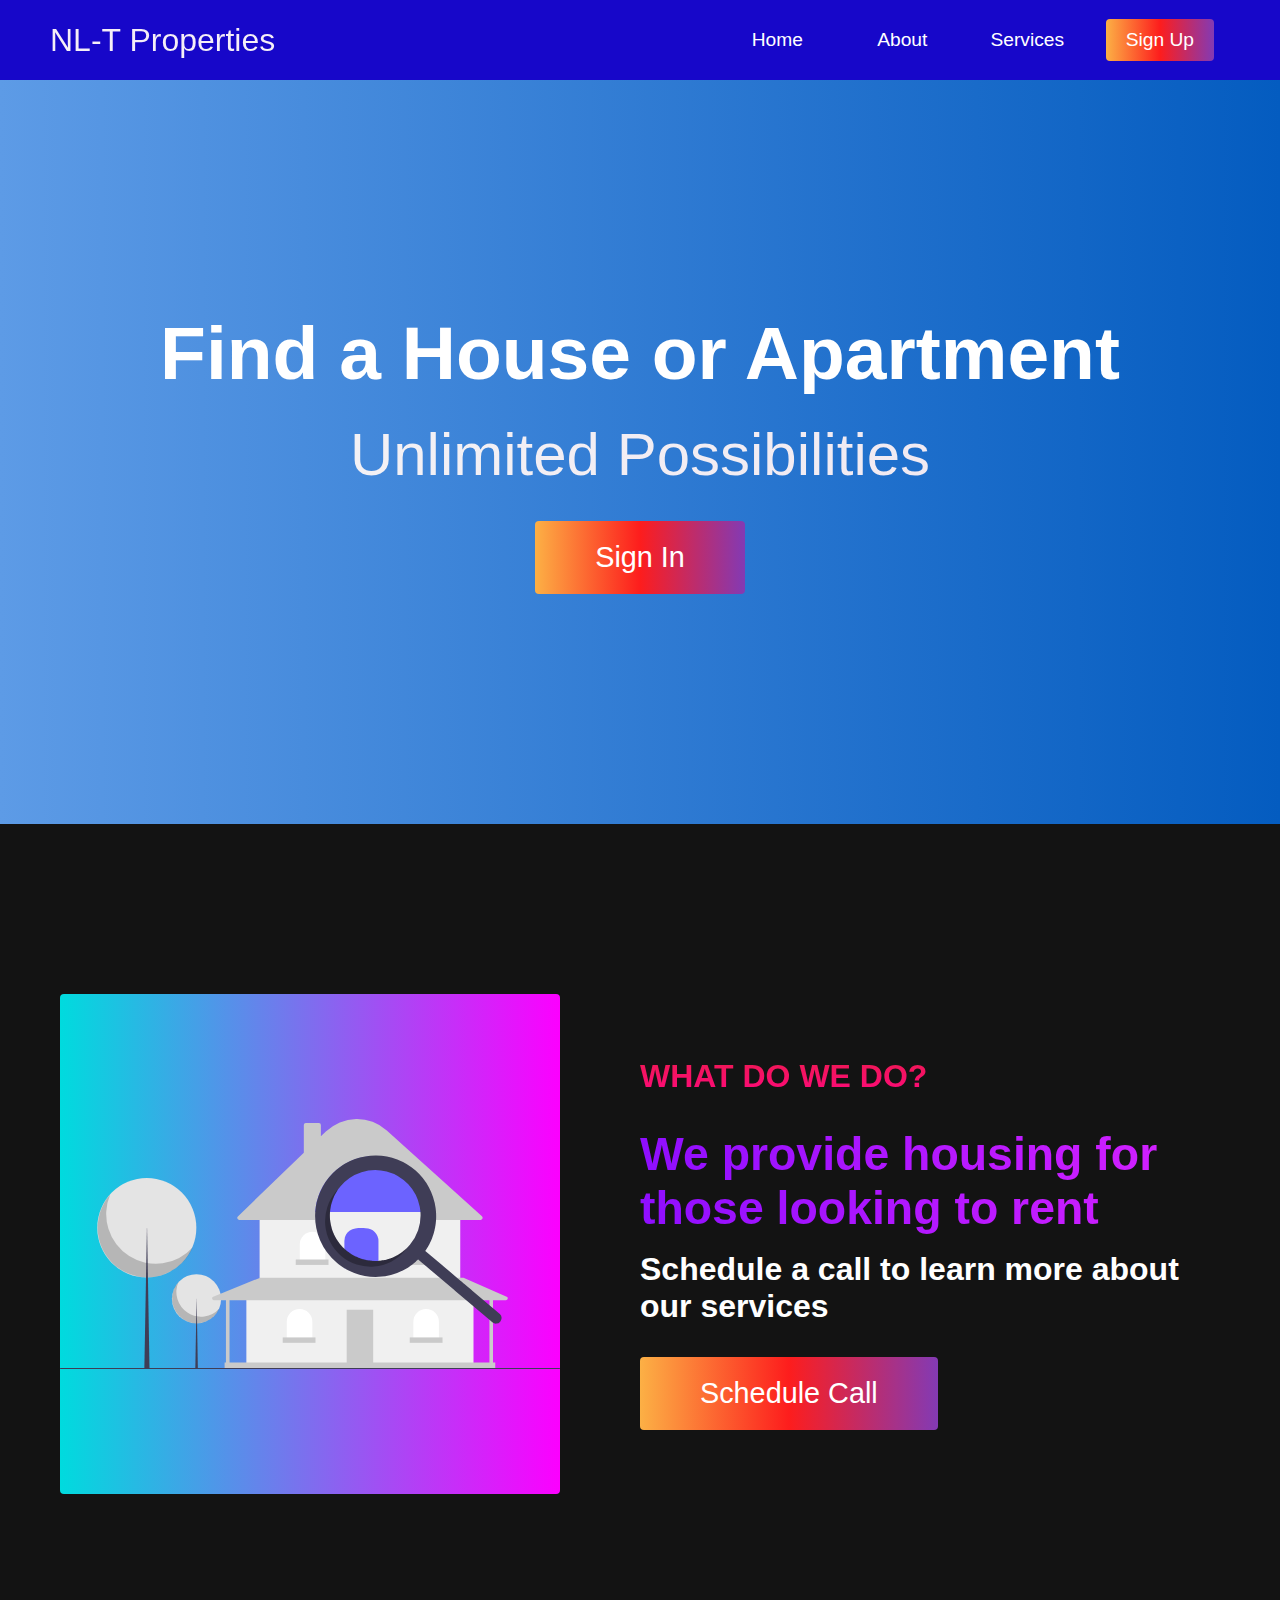
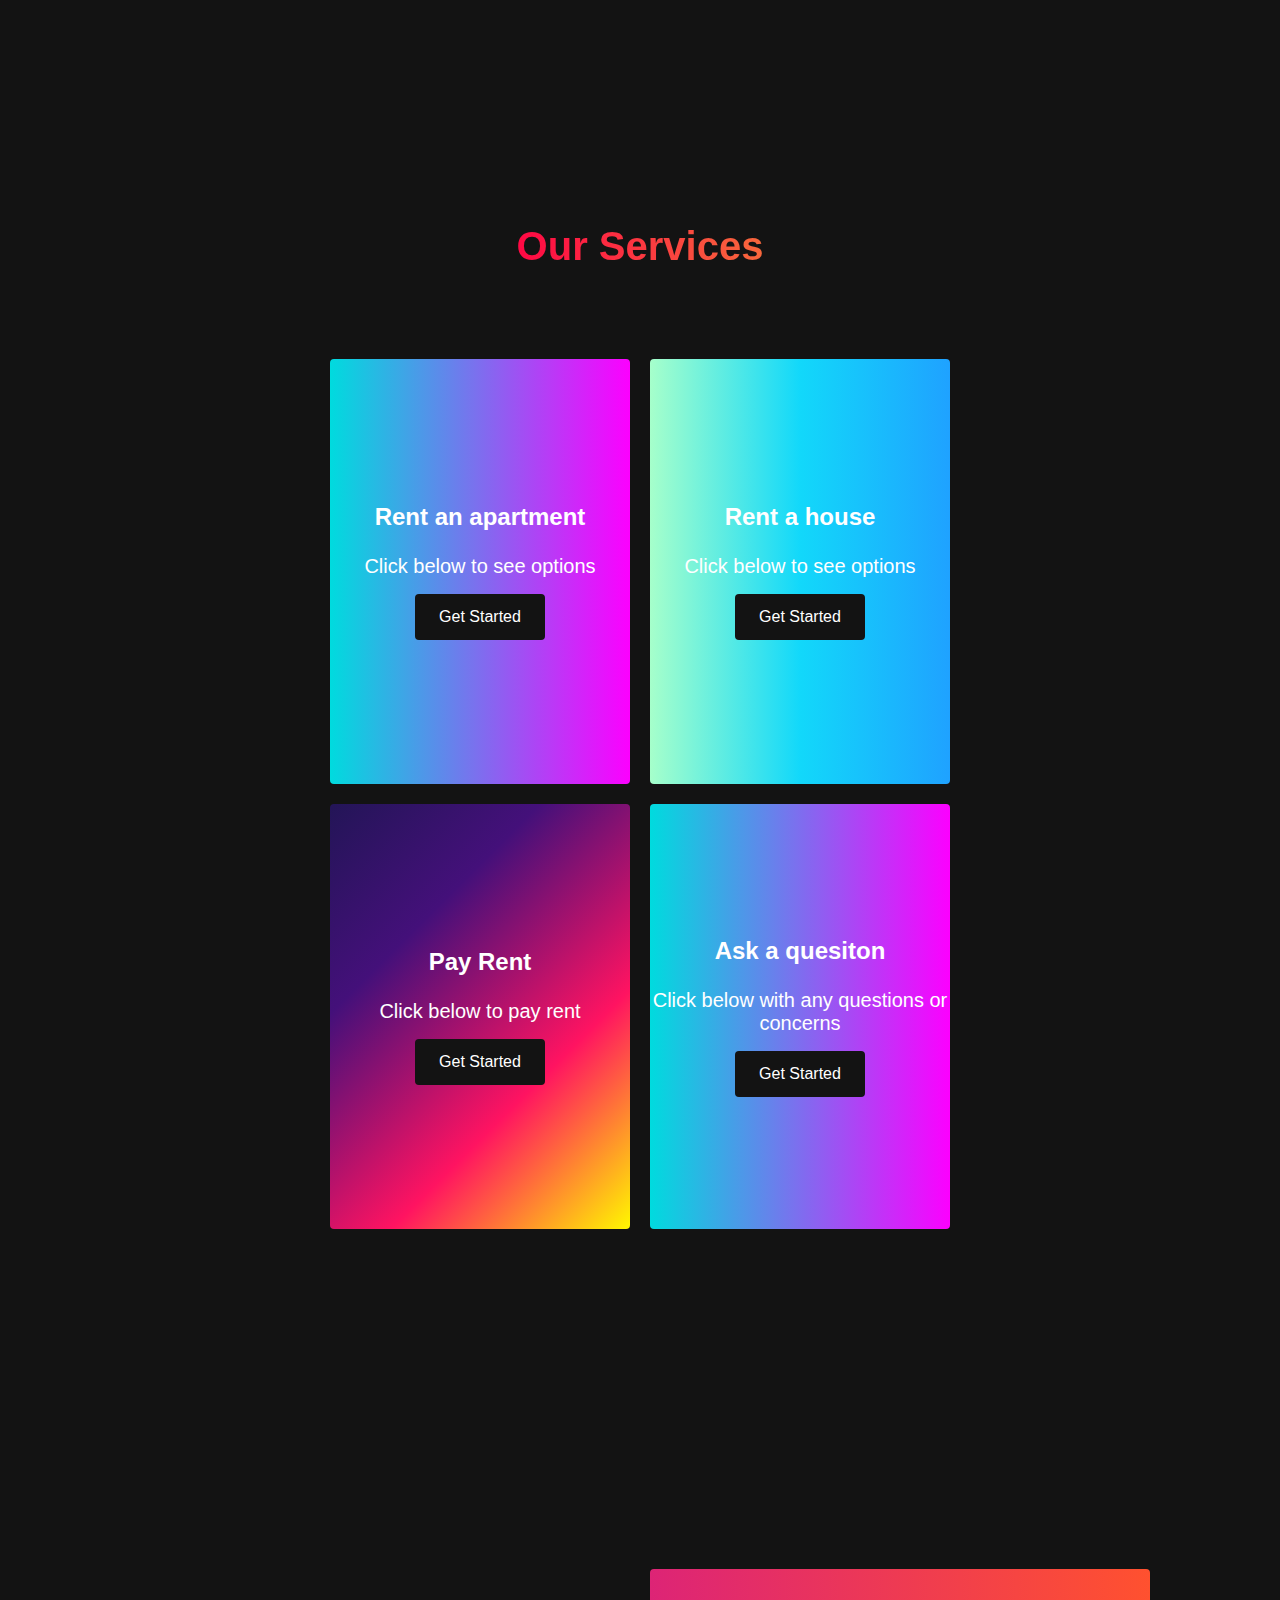
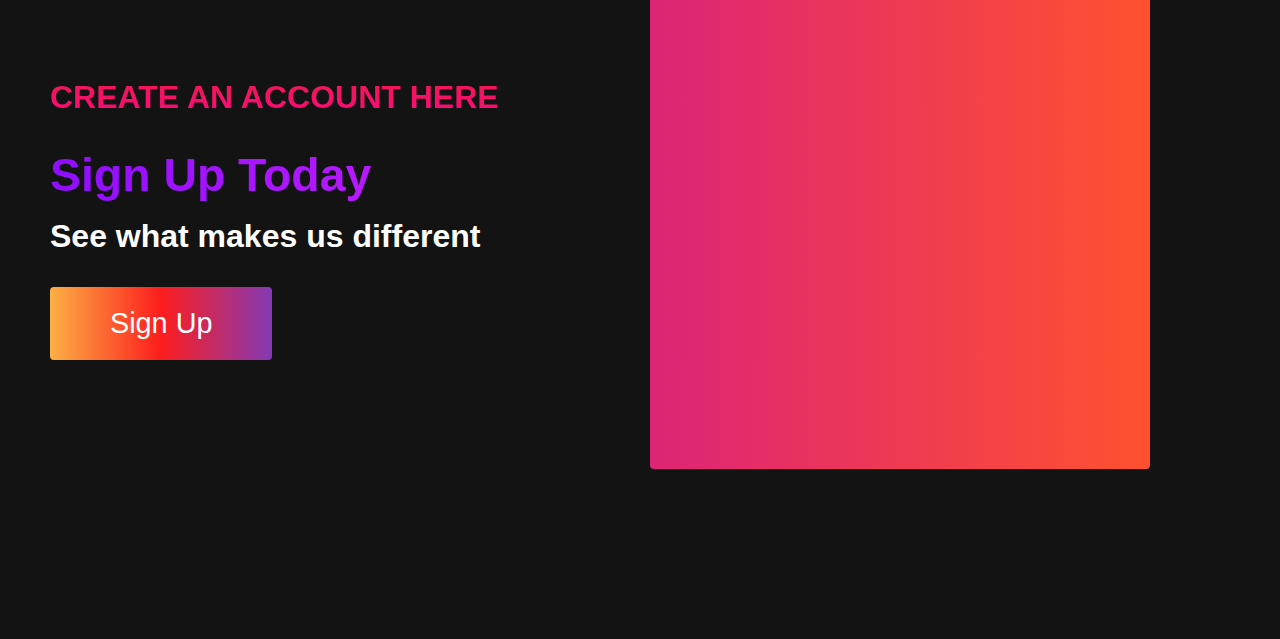
==== commit 3fbee8b1: "login and signup page added" ====
--- a/index.html
+++ b/index.html
@@ -45,7 +45,7 @@
       <div class="hero__container">
         <h1 class="hero__heading">Find a House or Apartment</h1>
         <p class="hero__description">Unlimited Possibilities</p>
-        <button class="main__btn"><a href="#">Explore</a></button>
+        <button class="main__btn"><a href="signin.html">Sign In</a></button>
       </div>
     </div>
 
@@ -98,7 +98,7 @@
           <h1>Create an Account Here</h1>
           <h2>Sign Up Today</h2>
           <p>See what makes us different</p>
-          <button class="main__btn"><a href="#">Sign Up</a></button>
+          <button class="main__btn"><a href="signup.html">Sign Up</a></button>
         </div>
         <div class="main__img--container">
           <div class="main__img--card" id="card-2">
--- a/styles.css
+++ b/styles.css
@@ -702,4 +702,6 @@
       padding: 10px;
       width: 100%;
     }
-  }+  }
+
+
